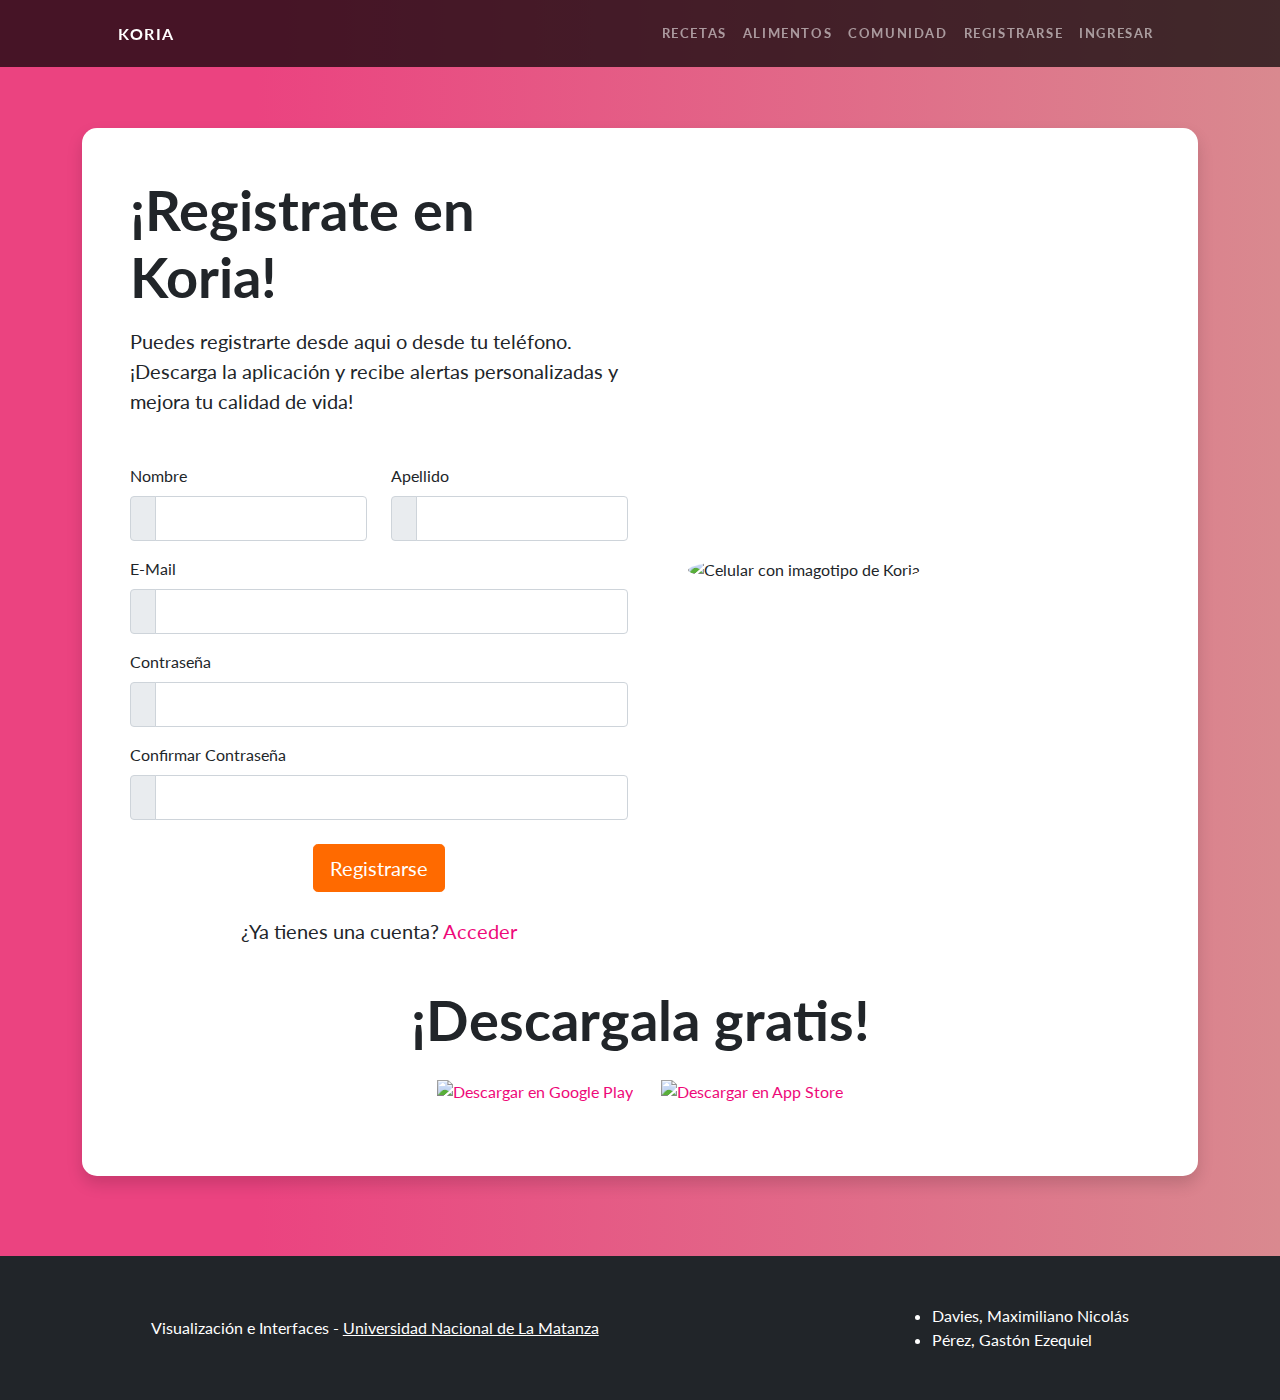
==== register.html @ 025a43d1 "Merge pull request #1 from maxidavies/front" ====
<!DOCTYPE html>
<html lang="es">
    <head>
        <meta charset="utf-8" />
        <meta name="viewport" content="width=device-width, initial-scale=1, shrink-to-fit=no" />
        <meta name="description" content="" />
        <meta name="author" content="" />
        <title>Registrarse | Koria</title>
        <link rel="icon" type="image/x-icon" href="assets/icon.png"/>
        <script src="https://use.fontawesome.com/releases/v5.15.3/js/all.js" crossorigin="anonymous"></script>
        <link href="https://fonts.googleapis.com/css?family=Catamaran:100,200,300,400,500,600,700,800,900" rel="stylesheet" />
        <link href="https://fonts.googleapis.com/css?family=Lato:100,100i,300,300i,400,400i,700,700i,900,900i" rel="stylesheet" />
        <link href="css/styles.css" rel="stylesheet"/>
        <link href="/css/animate.min.css" rel="stylesheet">
    </head>
    <body id="page-top" class="background-brand">
        <nav class="navbar navbar-expand-lg navbar-dark navbar-custom fixed-top transition-4ms mb-5" id="nav-header">
            <div class="container px-5">
                <a class="navbar-brand" href="index.html">Koria</a>
                <button class="navbar-toggler" type="button" data-bs-toggle="collapse" data-bs-target="#navbarResponsive" aria-controls="navbarResponsive" aria-expanded="false" aria-label="Toggle navigation"><span class="navbar-toggler-icon"></span></button>
                <div class="collapse navbar-collapse" id="navbarResponsive">
                    <ul class="navbar-nav ms-auto">
                        <li class="nav-item"><a class="nav-link" href="#!">Recetas</a></li>
                        <li class="nav-item"><a class="nav-link" href="#!">Alimentos</a></li>
                        <li class="nav-item"><a class="nav-link" href="#!">Comunidad</a></li>
                        <li class="nav-item"><a class="nav-link" href="register.html">Registrarse</a></li>
                        <li class="nav-item"><a class="nav-link" href="#!">Ingresar</a></li>
                    </ul>
                </div>
            </div>
        </nav>

        <section class="container mx-auto my-register">
            <div class="p-5 border-radius-15px bg-white shadow">
                <div class="row register-container d-flex justify-content-between align-items-center">
                    <div class="col-12 col-lg-6 animate__animated animate__fadeInLeft animate__fast">      
                        <div class="fs-5 mb-5">
                            <p class="display-4 fw-bold">¡Registrate en Koria!</p>
                            <p>Puedes registrarte desde aqui o desde tu teléfono. ¡Descarga la aplicación y recibe alertas personalizadas y mejora tu calidad de vida!</p>
                        </div>
                        
                        <form>
                            <div class="row mb-3">
                                <div class="col-12 col-sm-6 mb-3 mb-sm-0">
                                    <label class="form-label">Nombre</label>
                                    <div class="input-group">
                                        <span class="input-group-text"><i class="fas fa-user fa-fw"></i></span>
                                        <input type="text" class="form-control register-input" />
                                    </div>
                                </div>

                                <div class="col-12 col-sm-6">
                                    <label class="form-label">Apellido</label>
                                    <div class="input-group">
                                        <span class="input-group-text"><i class="fas fa-user fa-fw"></i></span>
                                        <input type="text" class="form-control register-input" />
                                    </div>
                                </div>
                            </div>
                          
                            <div class="row mb-3">
                                <div class="col">
                                    <label class="form-label">E-Mail</label>
                                    <div class="input-group">
                                        <span class="input-group-text"><i class="fas fa-envelope fa-fw"></i></span>
                                        <input type="email" class="form-control register-input"/>
                                    </div>
                                </div>
                            </div>

                            <div class="row mb-3">
                                <div class="col">
                                    <label class="form-label">Contraseña</label>
                                    <div class="input-group">
                                        <span class="input-group-text"><i class="fas fa-lock fa-fw"></i></span>
                                        <input type="password" class="form-control register-input" />
                                    </div>
                                </div>
                            </div>
                            
                            <div class="row mb-3">
                                <div class="col">
                                    <label class="form-label">Confirmar Contraseña</label>
                                    <div class="input-group">
                                        <span class="input-group-text"><i class="fas fa-lock fa-fw"></i></span>
                                        <input type="password" class="form-control register-input" />
                                    </div>
                                </div>
                            </div>
                            
                            <div class="text-center my-4">
                                <button type="submit" class="btn btn-lg btn-primary btn-block">Registrarse</button>
                            </div>

                            <p class="fs-5 text-center">¿Ya tienes una cuenta? <a class="text-decoration-none" href="#">Acceder</a></p>
                        </form>
                    </div>

                    <div class="d-none d-lg-block col-lg-6 ps-5 pe-4">
                        <div class="animate__animated animate__fadeInRight animate__fast" data-wow-offset="300">
                            <div><img class="img-fluid rounded-circle" src="assets/img/img3.jpg" alt="Celular con imagotipo de Koria" /></div>
                        </div>
                    </div>

                    <div class="text-center my-4">
                        <p class="display-4 fw-bold mb-4">¡Descargala gratis!</p>
                        <div class="download-container">
                            <a href="https://play.google.com/store" target="_blank" class="text-decoration-none me-sm-4">
                                <img src="assets/img/googleplay.svg" alt="Descargar en Google Play" class="google-play-svg">
                            </a>
                            <a href="https://www.apple.com/la/app-store/" target="_blank" class="text-decoration-none">
                                <img src="assets/img/appstore.svg" alt="Descargar en App Store"  class="app-store-svg">
                            </a>
                        </div>
                    </div>
                </div>
            </div>
        </section>
        
        <footer class="py-5 bg-dark">
            <div class="text-white d-flex justify-content-around align-items-center">
                <div>
                    <p class="text-white m-0">Visualización e Interfaces - <a href="https://www.unlam.edu.ar/" target="_blank" class="text-white">Universidad Nacional de La Matanza</a></p>
                </div>
                <div>
                    <ul class="m-0">
                        <li><p class="m-0">Davies, Maximiliano Nicolás</p></li>
                        <li><p class="m-0">Pérez, Gastón Ezequiel</p></li>
                    </ul>
                </div>
            </div>
        </footer>

        <script src="https://cdn.jsdelivr.net/npm/bootstrap@5.0.2/dist/js/bootstrap.bundle.min.js"></script>
        <script src="js/scripts.js"></script>
        <script src="js/jquery-3.6.0.min.js"></script>
        <script src="js/wow.min.js"></script>
        <script>
            new WOW().init({
                mobile: false
            });
        </script>
        <script>
            $(document).on('scroll', function(){
                if ( $(window).scrollTop() > 180) {
                    $('#nav-header').addClass('background-black');
                } else {
                    $('#nav-header').removeClass('background-black');
                }
            });
        </script>
    </body>
</html>
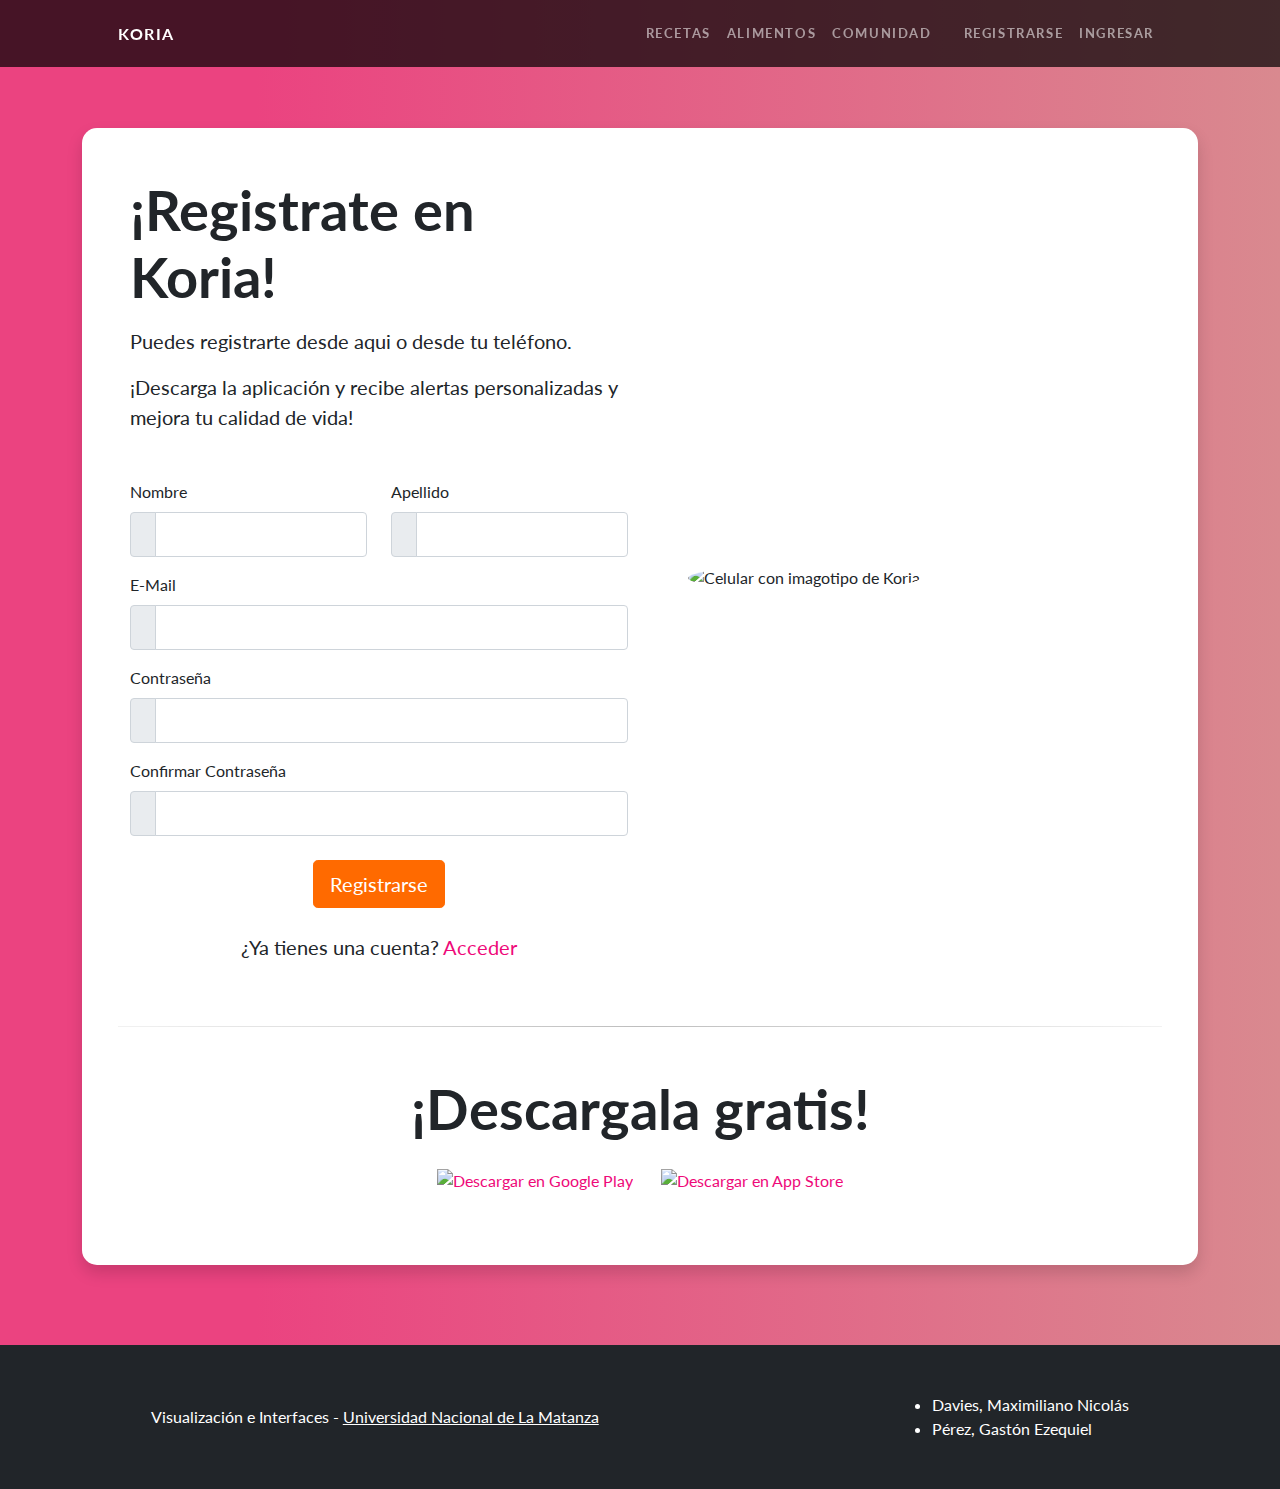
==== commit 52ca0c3e: "modified index and register page" ====
--- a/register.html
+++ b/register.html
@@ -20,23 +20,28 @@
                 <button class="navbar-toggler" type="button" data-bs-toggle="collapse" data-bs-target="#navbarResponsive" aria-controls="navbarResponsive" aria-expanded="false" aria-label="Toggle navigation"><span class="navbar-toggler-icon"></span></button>
                 <div class="collapse navbar-collapse" id="navbarResponsive">
                     <ul class="navbar-nav ms-auto">
-                        <li class="nav-item"><a class="nav-link" href="#!">Recetas</a></li>
-                        <li class="nav-item"><a class="nav-link" href="#!">Alimentos</a></li>
-                        <li class="nav-item"><a class="nav-link" href="#!">Comunidad</a></li>
-                        <li class="nav-item"><a class="nav-link" href="register.html">Registrarse</a></li>
-                        <li class="nav-item"><a class="nav-link" href="#!">Ingresar</a></li>
+                        <div class="d-flex me-2">
+                            <li class="nav-item"><a class="nav-link" href="#!">Recetas</a></li>
+                            <li class="nav-item"><a class="nav-link" href="#!">Alimentos</a></li>
+                            <li class="nav-item"><a class="nav-link" href="#!">Comunidad</a></li>
+                        </div>
+                        <div class="d-flex ms-2">
+                            <li class="nav-item"><a class="nav-link" href="register.html">Registrarse</a></li>
+                            <li class="nav-item"><a class="nav-link" href="#!">Ingresar</a></li>
+                        </div>
                     </ul>
                 </div>
             </div>
         </nav>
 
         <section class="container mx-auto my-register">
-            <div class="p-5 border-radius-15px bg-white shadow">
+            <div class="p-4 p-md-5 border-radius-15px bg-white shadow">
                 <div class="row register-container d-flex justify-content-between align-items-center">
                     <div class="col-12 col-lg-6 animate__animated animate__fadeInLeft animate__fast">      
                         <div class="fs-5 mb-5">
                             <p class="display-4 fw-bold">¡Registrate en Koria!</p>
-                            <p>Puedes registrarte desde aqui o desde tu teléfono. ¡Descarga la aplicación y recibe alertas personalizadas y mejora tu calidad de vida!</p>
+                            <p>Puedes registrarte desde aqui o desde tu teléfono.</p>
+                            <p>¡Descarga la aplicación y recibe alertas personalizadas y mejora tu calidad de vida!</p>
                         </div>
                         
                         <form>
@@ -45,7 +50,7 @@
                                     <label class="form-label">Nombre</label>
                                     <div class="input-group">
                                         <span class="input-group-text"><i class="fas fa-user fa-fw"></i></span>
-                                        <input type="text" class="form-control register-input" />
+                                        <input type="text" class="form-control register-input" data-bs-toggle="popover" title="Popover title" data-bs-content="And here's some amazing content. It's very engaging. Right?"/>
                                     </div>
                                 </div>
 
@@ -102,7 +107,9 @@
                         </div>
                     </div>
 
-                    <div class="text-center my-4">
+                    <hr class="hr-style1 my-5">
+
+                    <div class="text-center mb-4">
                         <p class="display-4 fw-bold mb-4">¡Descargala gratis!</p>
                         <div class="download-container">
                             <a href="https://play.google.com/store" target="_blank" class="text-decoration-none me-sm-4">
@@ -118,9 +125,9 @@
         </section>
         
         <footer class="py-5 bg-dark">
-            <div class="text-white d-flex justify-content-around align-items-center">
-                <div>
-                    <p class="text-white m-0">Visualización e Interfaces - <a href="https://www.unlam.edu.ar/" target="_blank" class="text-white">Universidad Nacional de La Matanza</a></p>
+            <div class="text-white d-flex flex-column flex-md-row justify-content-around align-items-center">
+                <div class="mb-4 mb-md-0 text-center">
+                    <p class="text-white m-0 px-2 px-sm-0">Visualización e Interfaces - <a href="https://www.unlam.edu.ar/" target="_blank" class="text-white">Universidad Nacional de La Matanza</a></p>
                 </div>
                 <div>
                     <ul class="m-0">
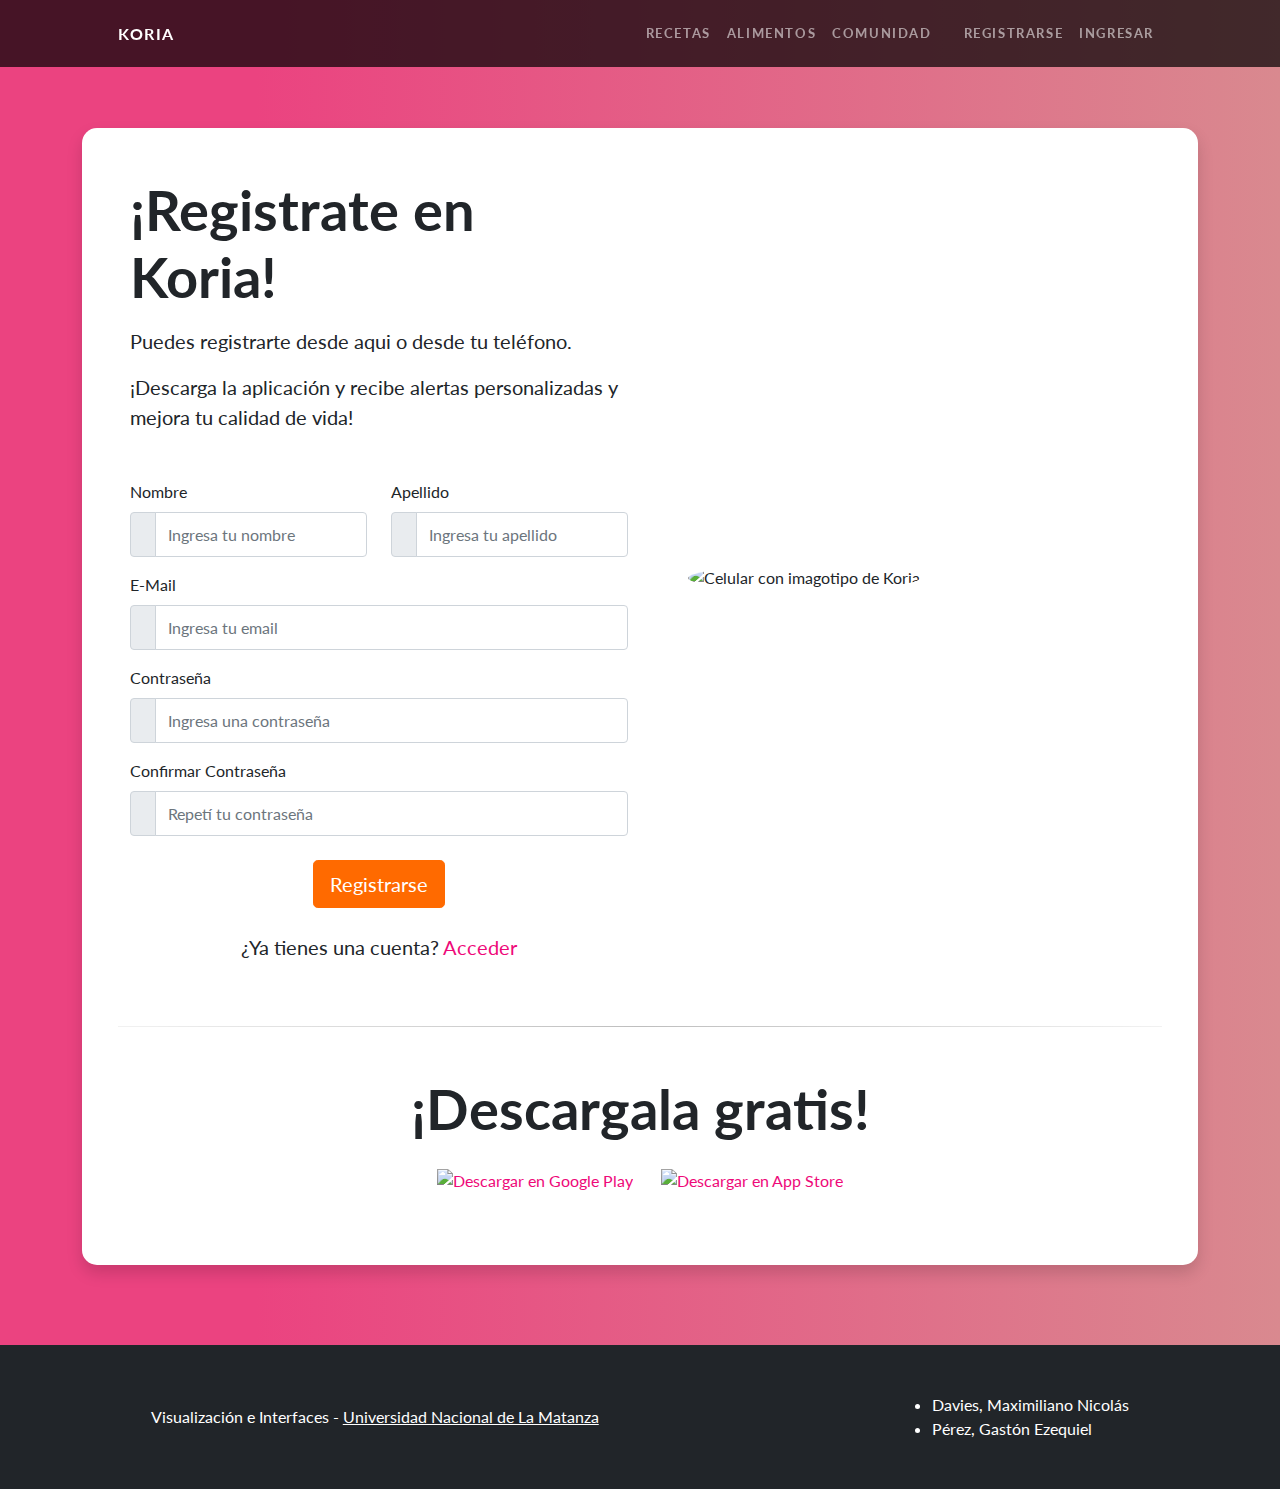
==== commit 5b6bc44b: "form" ====
--- a/register.html
+++ b/register.html
@@ -47,48 +47,48 @@
                         <form>
                             <div class="row mb-3">
                                 <div class="col-12 col-sm-6 mb-3 mb-sm-0">
-                                    <label class="form-label">Nombre</label>
+                                    <label class="form-label" for="nombre">Nombre</label>
                                     <div class="input-group">
                                         <span class="input-group-text"><i class="fas fa-user fa-fw"></i></span>
-                                        <input type="text" class="form-control register-input" data-bs-toggle="popover" title="Popover title" data-bs-content="And here's some amazing content. It's very engaging. Right?"/>
+                                        <input id="nombre" type="text" class="form-control register-input" data-bs-toggle="popover" title="Popover title" data-bs-content="And here's some amazing content. It's very engaging. Right?" placeholder="Ingresa tu nombre"/>
                                     </div>
                                 </div>
 
                                 <div class="col-12 col-sm-6">
-                                    <label class="form-label">Apellido</label>
+                                    <label class="form-label" for="apellido">Apellido</label>
                                     <div class="input-group">
                                         <span class="input-group-text"><i class="fas fa-user fa-fw"></i></span>
-                                        <input type="text" class="form-control register-input" />
+                                        <input id="apellido" type="text" class="form-control register-input" placeholder="Ingresa tu apellido"/>
                                     </div>
                                 </div>
                             </div>
                           
                             <div class="row mb-3">
                                 <div class="col">
-                                    <label class="form-label">E-Mail</label>
+                                    <label class="form-label" for="email">E-Mail</label>
                                     <div class="input-group">
                                         <span class="input-group-text"><i class="fas fa-envelope fa-fw"></i></span>
-                                        <input type="email" class="form-control register-input"/>
+                                        <input id="email" type="email" class="form-control register-input" placeholder="Ingresa tu email"/>
                                     </div>
                                 </div>
                             </div>
 
                             <div class="row mb-3">
                                 <div class="col">
-                                    <label class="form-label">Contraseña</label>
+                                    <label class="form-label" for="pass">Contraseña</label>
                                     <div class="input-group">
                                         <span class="input-group-text"><i class="fas fa-lock fa-fw"></i></span>
-                                        <input type="password" class="form-control register-input" />
+                                        <input id="pass" type="password" class="form-control register-input" placeholder="Ingresa una contraseña"/>
                                     </div>
                                 </div>
                             </div>
                             
                             <div class="row mb-3">
                                 <div class="col">
-                                    <label class="form-label">Confirmar Contraseña</label>
+                                    <label class="form-label" for="confirmpass">Confirmar Contraseña</label>
                                     <div class="input-group">
                                         <span class="input-group-text"><i class="fas fa-lock fa-fw"></i></span>
-                                        <input type="password" class="form-control register-input" />
+                                        <input id="confirmpass" type="password" class="form-control register-input" placeholder="Repetí tu contraseña"/>
                                     </div>
                                 </div>
                             </div>
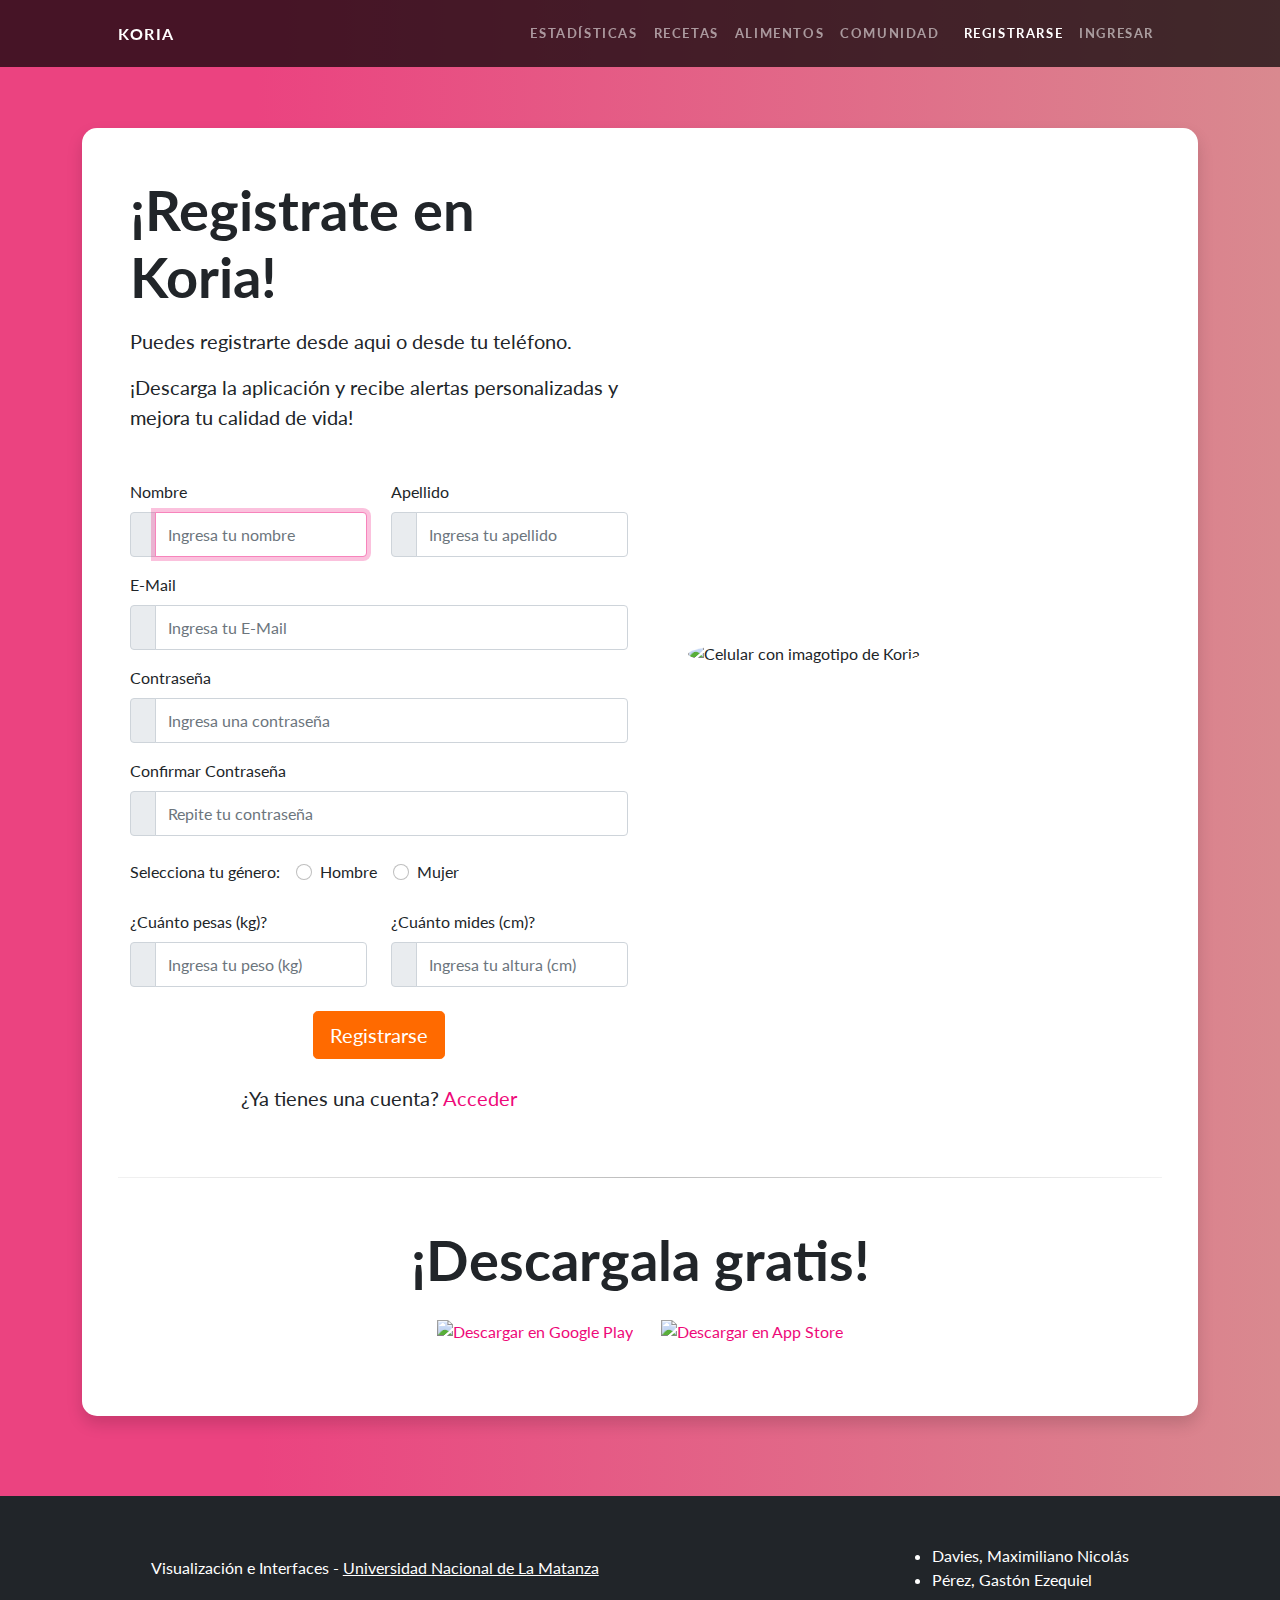
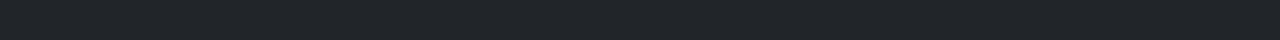
==== commit 9a60dbc6: "added charts js and sweet alert 2. created stats page. modified index and register" ====
--- a/register.html
+++ b/register.html
@@ -20,14 +20,15 @@
                 <button class="navbar-toggler" type="button" data-bs-toggle="collapse" data-bs-target="#navbarResponsive" aria-controls="navbarResponsive" aria-expanded="false" aria-label="Toggle navigation"><span class="navbar-toggler-icon"></span></button>
                 <div class="collapse navbar-collapse" id="navbarResponsive">
                     <ul class="navbar-nav ms-auto">
-                        <div class="d-flex me-2">
-                            <li class="nav-item"><a class="nav-link" href="#!">Recetas</a></li>
-                            <li class="nav-item"><a class="nav-link" href="#!">Alimentos</a></li>
-                            <li class="nav-item"><a class="nav-link" href="#!">Comunidad</a></li>
-                        </div>
-                        <div class="d-flex ms-2">
-                            <li class="nav-item"><a class="nav-link" href="register.html">Registrarse</a></li>
-                            <li class="nav-item"><a class="nav-link" href="#!">Ingresar</a></li>
+                        <div class="d-flex flex-column flex-lg-row me-0 me-lg-2 mb-2 mb-lg-0">
+                            <li class="nav-item"><a class="nav-link" href="stats.html">Estadísticas</a></li>
+                            <li class="nav-item"><a class="nav-link cursor-notAllowed" onclick="maintenanceAlert()">Recetas</a></li>
+                            <li class="nav-item"><a class="nav-link cursor-notAllowed" onclick="maintenanceAlert()">Alimentos</a></li>
+                            <li class="nav-item"><a class="nav-link cursor-notAllowed" onclick="maintenanceAlert()">Comunidad</a></li>
+                        </div>
+                        <div class="d-flex flex-column flex-lg-row ms-0 mg-lg-2">
+                            <li class="nav-item"><a class="nav-link active" href="register.html">Registrarse</a></li>
+                            <li class="nav-item"><a class="nav-link cursor-notAllowed" onclick="maintenanceAlert()">Ingresar</a></li>
                         </div>
                     </ul>
                 </div>
@@ -44,13 +45,15 @@
                             <p>¡Descarga la aplicación y recibe alertas personalizadas y mejora tu calidad de vida!</p>
                         </div>
                         
-                        <form>
+                        <iframe name="dummyframe" id="dummyframe" style="display: none;"></iframe>
+
+                        <form onsubmit="confirmRegister()" target="dummyframe" method="POST">
                             <div class="row mb-3">
                                 <div class="col-12 col-sm-6 mb-3 mb-sm-0">
                                     <label class="form-label" for="nombre">Nombre</label>
                                     <div class="input-group">
                                         <span class="input-group-text"><i class="fas fa-user fa-fw"></i></span>
-                                        <input id="nombre" type="text" class="form-control register-input" data-bs-toggle="popover" title="Popover title" data-bs-content="And here's some amazing content. It's very engaging. Right?" placeholder="Ingresa tu nombre"/>
+                                        <input id="nombre" type="text" class="form-control register-input" placeholder="Ingresa tu nombre" autofocus required />
                                     </div>
                                 </div>
 
@@ -58,7 +61,7 @@
                                     <label class="form-label" for="apellido">Apellido</label>
                                     <div class="input-group">
                                         <span class="input-group-text"><i class="fas fa-user fa-fw"></i></span>
-                                        <input id="apellido" type="text" class="form-control register-input" placeholder="Ingresa tu apellido"/>
+                                        <input id="apellido" type="text" class="form-control register-input" placeholder="Ingresa tu apellido" required />
                                     </div>
                                 </div>
                             </div>
@@ -68,7 +71,7 @@
                                     <label class="form-label" for="email">E-Mail</label>
                                     <div class="input-group">
                                         <span class="input-group-text"><i class="fas fa-envelope fa-fw"></i></span>
-                                        <input id="email" type="email" class="form-control register-input" placeholder="Ingresa tu email"/>
+                                        <input id="email" type="email" class="form-control register-input" placeholder="Ingresa tu E-Mail" required />
                                     </div>
                                 </div>
                             </div>
@@ -78,7 +81,7 @@
                                     <label class="form-label" for="pass">Contraseña</label>
                                     <div class="input-group">
                                         <span class="input-group-text"><i class="fas fa-lock fa-fw"></i></span>
-                                        <input id="pass" type="password" class="form-control register-input" placeholder="Ingresa una contraseña"/>
+                                        <input id="pass" type="password" class="form-control register-input" placeholder="Ingresa una contraseña" required />
                                     </div>
                                 </div>
                             </div>
@@ -88,7 +91,45 @@
                                     <label class="form-label" for="confirmpass">Confirmar Contraseña</label>
                                     <div class="input-group">
                                         <span class="input-group-text"><i class="fas fa-lock fa-fw"></i></span>
-                                        <input id="confirmpass" type="password" class="form-control register-input" placeholder="Repetí tu contraseña"/>
+                                        <input id="confirmpass" type="password" class="form-control register-input" placeholder="Repite tu contraseña" required />
+                                    </div>
+                                </div>
+                            </div>
+
+                            <div class="row my-4">
+                                <div class="col d-flex">
+                                    <label class="me-3" for="gender">Selecciona tu género:</label>
+
+                                    <div class="form-check me-3">
+                                        <input class="form-check-input" type="radio" name="gender" id="Hombre" required>
+                                        <label class="form-check-label" for="Hombre">
+                                        Hombre
+                                        </label>
+                                    </div>
+
+                                    <div class="form-check">
+                                        <input class="form-check-input" type="radio" name="gender" id="Mujer" required>
+                                        <label class="form-check-label" for="Mujer">
+                                        Mujer
+                                        </label>
+                                    </div>
+                                </div>
+                            </div>
+                            
+                            <div class="row mb-4">
+                                <div class="col-12 col-sm-6 mb-3 mb-sm-0">
+                                    <label class="form-label" for="weight">¿Cuánto pesas (kg)?</label>
+                                    <div class="input-group">
+                                        <span class="input-group-text"><i class="fas fa-weight fa-fw"></i></span>
+                                        <input id="weight" type="number" class="form-control register-input" placeholder="Ingresa tu peso (kg)" min="10" max="500" step="0.01" required />
+                                    </div>
+                                </div>
+
+                                <div class="col-12 col-sm-6">
+                                    <label class="form-label" for="height">¿Cuánto mides (cm)?</label>
+                                    <div class="input-group">
+                                        <span class="input-group-text"><i class="fas fa-ruler-vertical fa-fw"></i></span>
+                                        <input id="height" type="number" class="form-control register-input" placeholder="Ingresa tu altura (cm)" min="100" max="350" required/>
                                     </div>
                                 </div>
                             </div>
@@ -97,7 +138,7 @@
                                 <button type="submit" class="btn btn-lg btn-primary btn-block">Registrarse</button>
                             </div>
 
-                            <p class="fs-5 text-center">¿Ya tienes una cuenta? <a class="text-decoration-none" href="#">Acceder</a></p>
+                            <p class="fs-5 text-center">¿Ya tienes una cuenta? <a class="text-decoration-none cursor-notAllowed" onclick="maintenanceAlert()">Acceder</a></p>
                         </form>
                     </div>
 
@@ -142,6 +183,8 @@
         <script src="js/scripts.js"></script>
         <script src="js/jquery-3.6.0.min.js"></script>
         <script src="js/wow.min.js"></script>
+        <script src="//cdn.jsdelivr.net/npm/sweetalert2@11"></script>
+        <script src="js/alerts.js"></script>
         <script>
             new WOW().init({
                 mobile: false
